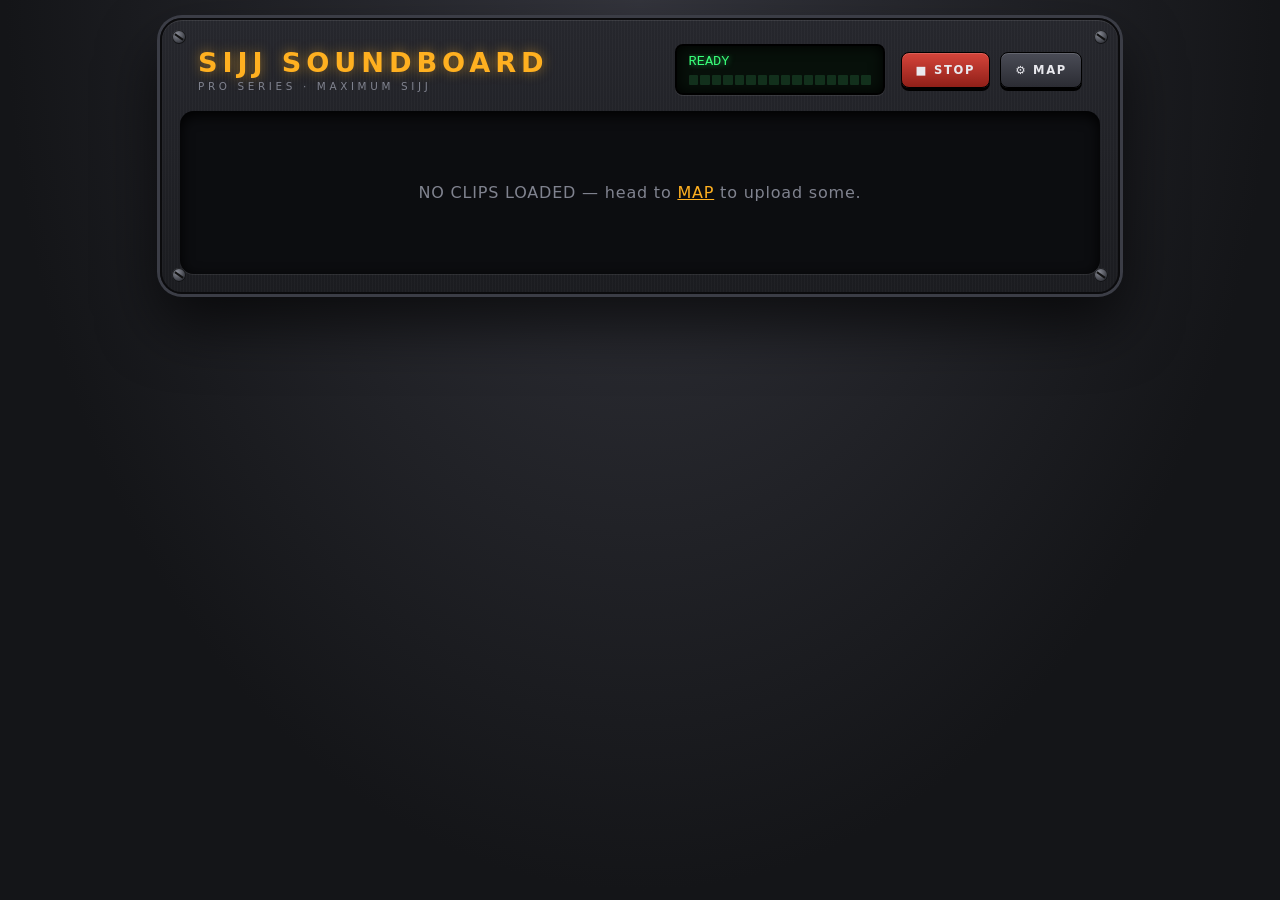
==== index.html @ e49cce56 "Restyle as a hardware soundboard: rubber pads, LEDs, level meter, keyboard shortcuts Co-Authored-By:" ====
<!doctype html>
<html lang="en">
<head>
<meta charset="utf-8">
<meta name="viewport" content="width=device-width,initial-scale=1">
<title>Sijj Soundboard</title>
<link rel="stylesheet" href="style.css">
</head>
<body>
<div class="deck">
  <i class="screw tl"></i><i class="screw tr"></i><i class="screw bl"></i><i class="screw br"></i>
  <div class="top">
    <div class="brand"><h1>Sijj Soundboard</h1><small>Pro Series · Maximum Sijj</small></div>
    <div class="display"><div class="now" id="now">READY</div><div class="meter" id="meter"></div></div>
    <div class="ctrl">
      <button class="btn-hw stop" id="stop">■ Stop</button>
      <a class="btn-hw" href="admin.html">⚙ Map</a>
    </div>
  </div>
  <div class="well"><div id="grid" class="grid"></div></div>
</div>
<script src="store.js"></script>
<script>
const grid = document.getElementById('grid');
const nowEl = document.getElementById('now');
const meter = document.getElementById('meter');
const playing = new Set();
const KEYS = '1234567890qwertyuiopasdfghjkl'.split('');

for (let i = 0; i < 16; i++) meter.append(document.createElement('i'));
const bars = [...meter.children];
setInterval(() => {
  const n = playing.size;
  const level = n ? Math.min(16, Math.round(5 + Math.random() * 8 + n * 2)) : 0;
  bars.forEach((b, i) => {
    b.className = i < level ? 'on' + (i > 12 ? ' hot' : i > 9 ? ' warn' : '') : '';
  });
}, 70);

function refreshDisplay(label) {
  nowEl.textContent = playing.size ? '▶ ' + label.toUpperCase() : 'READY';
}

(async () => {
  const slots = await getSlots();
  if (!slots.some(s => s.blob)) {
    grid.outerHTML = '<p class="empty">NO CLIPS LOADED — head to <a href="admin.html">MAP</a> to upload some.</p>';
    return;
  }
  slots.forEach((slot, i) => {
    const b = document.createElement('button');
    b.className = 'pad c' + (i % 7);
    b.innerHTML = '<span class="key"></span><span class="led"></span><span class="lbl"></span>';
    b.querySelector('.key').textContent = (KEYS[i] || '').toUpperCase();
    b.querySelector('.lbl').textContent = slot.label;
    if (!slot.blob) { b.disabled = true; }
    else {
      const url = URL.createObjectURL(slot.blob);
      b.onclick = () => {
        const a = new Audio(url);
        playing.add(a);
        b.classList.add('playing');
        refreshDisplay(slot.label);
        const done = () => {
          playing.delete(a);
          if (![...playing].some(x => x._pad === b)) b.classList.remove('playing');
          refreshDisplay(slot.label);
        };
        a._pad = b; a._done = done;
        a.onended = a.onerror = done;
        a.play().catch(done);
      };
      b._trigger = b.onclick;
    }
    grid.append(b);
    if (KEYS[i]) keymap[KEYS[i]] = b;
  });
})();

const keymap = {};
addEventListener('keydown', e => {
  if (e.repeat || e.metaKey || e.ctrlKey || e.altKey) return;
  const b = keymap[e.key.toLowerCase()];
  if (b && !b.disabled) b.onclick();
});

document.getElementById('stop').onclick = () => {
  [...playing].forEach(a => { a.pause(); a._done(); });
};
</script>
</body>
</html>
---- style.css ----
:root {
  --chassis:#1b1c20; --chassis2:#26272d; --edge:#0b0b0d; --text:#e9e9ee; --muted:#80838f;
  --led:#ff3b30; --amber:#ffb020; --green:#39ff7a; --pad:#2d2f36;
}
* { box-sizing:border-box; -webkit-tap-highlight-color:transparent; }
body {
  margin:0; min-height:100vh; color:var(--text);
  font-family:"Futura","Trebuchet MS",system-ui,sans-serif;
  background:
    radial-gradient(ellipse at top,#34353d 0%,#141518 70%) fixed,
    #141518;
  padding:18px 14px 40px;
}
.deck {
  max-width:960px; margin:0 auto; border-radius:22px; padding:18px;
  background:
    repeating-linear-gradient(90deg,#ffffff06 0 1px,transparent 1px 3px),
    linear-gradient(180deg,var(--chassis2),var(--chassis));
  border:2px solid var(--edge);
  box-shadow:0 0 0 3px #3b3d46, 0 30px 60px #000a, inset 0 1px 0 #ffffff18;
  position:relative;
}
.screw { position:absolute; width:14px; height:14px; border-radius:50%;
  background:radial-gradient(circle at 35% 30%,#8a8d97,#33353c 70%); box-shadow:inset 0 0 0 1px #000a; }
.screw::after { content:""; position:absolute; left:2px; right:2px; top:6px; height:2px; background:#111; transform:rotate(35deg); }
.screw.tl{top:10px;left:10px} .screw.tr{top:10px;right:10px} .screw.bl{bottom:10px;left:10px} .screw.br{bottom:10px;right:10px}

.top { display:flex; align-items:center; gap:16px; flex-wrap:wrap; padding:6px 18px 16px; }
.brand { flex:1; min-width:200px; }
.brand h1 { margin:0; font-size:1.7rem; letter-spacing:.18em; text-transform:uppercase;
  color:var(--amber); text-shadow:0 0 12px #ffb02088; }
.brand small { display:block; color:var(--muted); letter-spacing:.35em; font-size:.65rem; margin-top:2px; text-transform:uppercase; }

.display { background:#07100a; border:2px solid #000; border-radius:8px; padding:8px 12px; min-width:210px;
  box-shadow:inset 0 0 14px #000, 0 1px 0 #ffffff18; font-family:"Courier New",monospace; color:var(--green);
  text-shadow:0 0 6px #39ff7a99; font-size:.85rem; }
.display .now { white-space:nowrap; overflow:hidden; text-overflow:ellipsis; max-width:240px; }
.meter { display:flex; gap:2px; margin-top:6px; height:10px; }
.meter i { flex:1; background:#12301c; border-radius:1px; transition:background .05s; }
.meter i.on { background:var(--green); box-shadow:0 0 6px var(--green); }
.meter i.on.warn { background:var(--amber); box-shadow:0 0 6px var(--amber); }
.meter i.on.hot { background:var(--led); box-shadow:0 0 6px var(--led); }

.ctrl { display:flex; gap:10px; }
.btn-hw, nav a, button.ghost {
  appearance:none; border:1px solid #000; border-radius:8px; color:var(--text); text-decoration:none; cursor:pointer;
  padding:10px 14px; font:inherit; font-size:.72rem; letter-spacing:.15em; text-transform:uppercase; font-weight:700;
  background:linear-gradient(180deg,#4a4c56,#2b2c33); box-shadow:0 3px 0 #000, inset 0 1px 0 #ffffff25;
}
.btn-hw:active, nav a:active, button.ghost:active { transform:translateY(3px); box-shadow:0 0 0 #000, inset 0 1px 0 #ffffff25; }
.btn-hw.stop { background:linear-gradient(180deg,#d6453b,#8f1f18); }

.well { background:#0c0d10; border-radius:14px; padding:16px; box-shadow:inset 0 4px 14px #000, 0 1px 0 #ffffff14; }
.grid { display:grid; grid-template-columns:repeat(auto-fill,minmax(130px,1fr)); gap:14px; }
.pad {
  position:relative; aspect-ratio:1; border-radius:14px; border:1px solid #000; cursor:pointer; color:#fff;
  display:flex; flex-direction:column; align-items:center; justify-content:center; gap:6px; padding:10px 8px;
  font:inherit; font-weight:700; font-size:.95rem; text-align:center; line-height:1.15; word-break:break-word;
  background:
    radial-gradient(circle at 50% 0%,#ffffff22,transparent 55%),
    linear-gradient(180deg,var(--c1,#4b4e5a),var(--c2,#2a2c33));
  box-shadow:0 7px 0 #000, 0 10px 14px #0008, inset 0 1px 0 #ffffff33, inset 0 -8px 14px #0005;
  transition:transform .05s, box-shadow .05s, filter .1s;
  text-shadow:0 1px 2px #000a;
}
.pad .key { position:absolute; top:7px; left:9px; font-size:.65rem; font-family:"Courier New",monospace; opacity:.7; letter-spacing:.05em; }
.pad .led { position:absolute; top:8px; right:9px; width:9px; height:9px; border-radius:50%; background:#3a0d0a; box-shadow:inset 0 0 2px #000; }
.pad.playing, .pad:active { transform:translateY(6px); box-shadow:0 1px 0 #000, 0 2px 6px #0008, inset 0 1px 0 #ffffff33, inset 0 -8px 14px #0005; filter:brightness(1.35); }
.pad.playing .led { background:var(--led); box-shadow:0 0 10px 2px var(--led); }
.pad:disabled { cursor:not-allowed; filter:grayscale(1) brightness(.55); }
.c0{--c1:#ff5a4f;--c2:#a3231b} .c1{--c1:#ffa63d;--c2:#b0600c} .c2{--c1:#ffe14d;--c2:#a58a07}
.c3{--c1:#4fe38a;--c2:#12803f} .c4{--c1:#4fc3ff;--c2:#0f6c9e} .c5{--c1:#8f7bff;--c2:#4130b0} .c6{--c1:#ff63c3;--c2:#a0176f}
.empty { text-align:center; color:var(--muted); padding:40px 10px; letter-spacing:.05em; }
.empty a { color:var(--amber); }

/* admin */
.row { display:grid; grid-template-columns:44px 1fr auto; gap:12px; align-items:center; padding:12px; margin-bottom:10px;
  background:linear-gradient(180deg,#22232a,#1a1b20); border:1px solid #000; border-radius:12px; box-shadow:inset 0 1px 0 #ffffff12; }
.row .num { font-family:"Courier New",monospace; color:var(--green); text-shadow:0 0 6px #39ff7a88; background:#07100a; border-radius:6px; padding:8px 0; text-align:center; font-weight:700; }
.row input[type=text] { width:100%; padding:9px; border-radius:6px; border:1px solid #000; background:#0c0d10; color:var(--text); font:inherit; box-shadow:inset 0 2px 5px #000; }
.row .file { font-size:.75rem; color:var(--muted); margin-top:5px; word-break:break-all; font-family:"Courier New",monospace; }
.row .actions { display:flex; gap:8px; flex-wrap:wrap; justify-content:flex-end; }
.row .actions button, .row .actions label { padding:8px 11px; }
.row .danger { background:linear-gradient(180deg,#d6453b,#8f1f18); }
.toolbar { display:flex; gap:10px; margin-bottom:14px; align-items:center; flex-wrap:wrap; }
.note { color:var(--muted); font-size:.8rem; margin:0 0 4px; flex:1; }
@media (max-width:520px){ .row{grid-template-columns:36px 1fr} .row .actions{grid-column:1/-1;justify-content:flex-start} .grid{grid-template-columns:repeat(3,1fr);gap:10px} .pad{font-size:.75rem} }
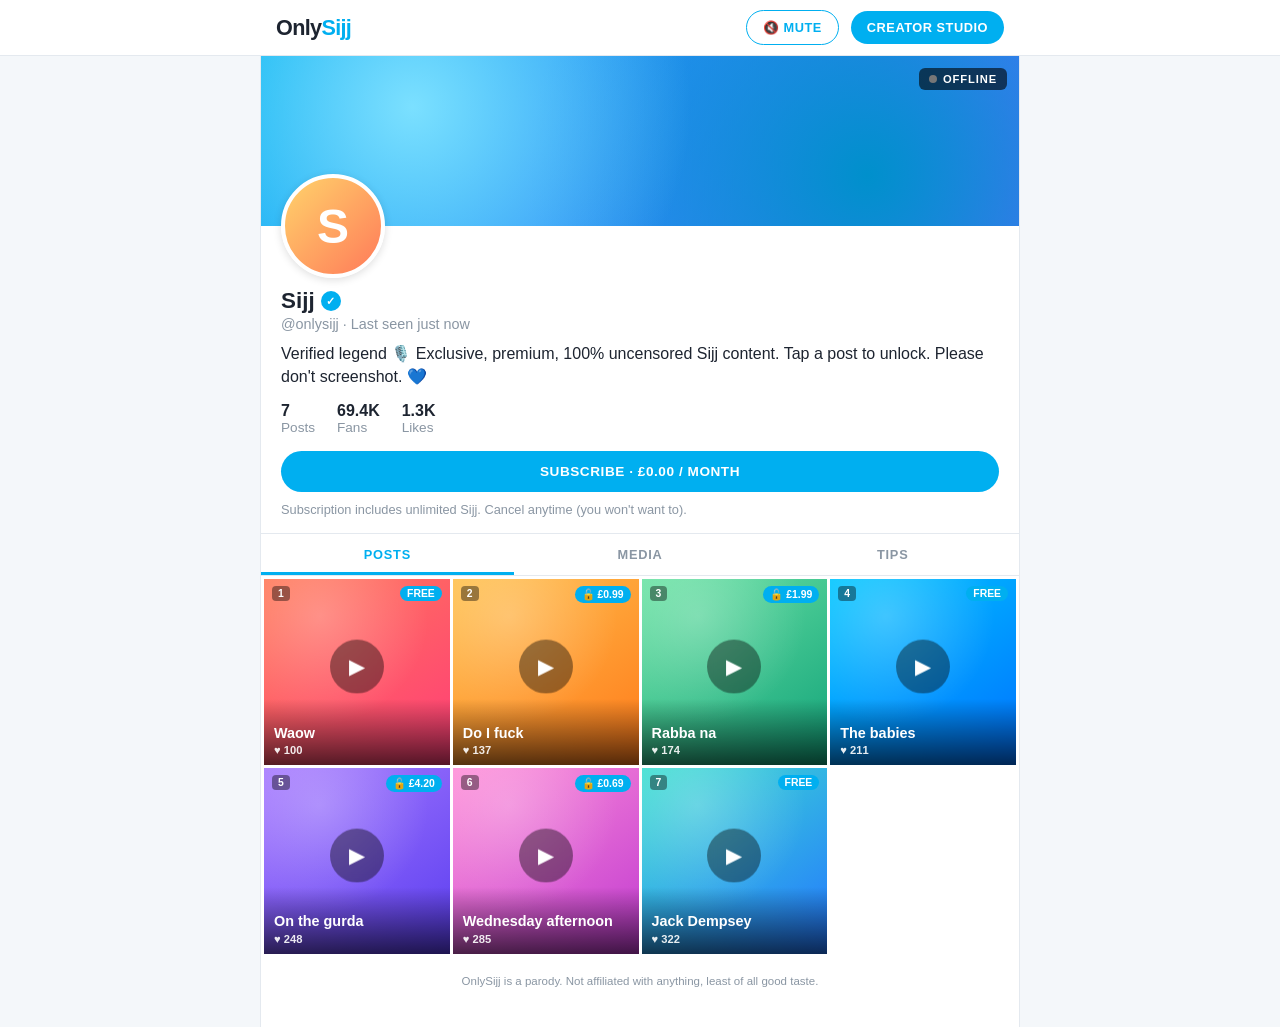
==== commit 391db036: "Reskin as OnlySijj: creator profile page with posts grid and Creator Studio admin Co-Authored-By: Cl" ====
--- a/index.html
+++ b/index.html
@@ -3,81 +3,109 @@
 <head>
 <meta charset="utf-8">
 <meta name="viewport" content="width=device-width,initial-scale=1">
-<title>Sijj Soundboard</title>
+<title>OnlySijj</title>
 <link rel="stylesheet" href="style.css">
 </head>
 <body>
-<div class="deck">
-  <i class="screw tl"></i><i class="screw tr"></i><i class="screw bl"></i><i class="screw br"></i>
-  <div class="top">
-    <div class="brand"><h1>Sijj Soundboard</h1><small>Pro Series · Maximum Sijj</small></div>
-    <div class="display"><div class="now" id="now">READY</div><div class="meter" id="meter"></div></div>
-    <div class="ctrl">
-      <button class="btn-hw stop" id="stop">■ Stop</button>
-      <a class="btn-hw" href="admin.html">⚙ Map</a>
+<div class="topbar"><div class="topbar-inner">
+  <a class="logo" href="./">Only<b>Sijj</b></a>
+  <button class="pill ghost" id="stop">🔇 Mute</button>
+  <a class="pill" href="admin.html">Creator Studio</a>
+</div></div>
+<main>
+  <div class="cover"><div class="live" id="live"><i></i><span id="now">OFFLINE</span></div></div>
+  <div class="profile">
+    <div class="avatar">S</div>
+    <h1>Sijj <span class="badge">✓</span></h1>
+    <div class="handle">@onlysijj · Last seen just now</div>
+    <p class="bio">Verified legend 🎙️ Exclusive, premium, 100% uncensored Sijj content. Tap a post to unlock. Please don't screenshot. 💙</p>
+    <div class="stats">
+      <div><b id="posts">0</b>Posts</div>
+      <div><b id="fans">69.4K</b>Fans</div>
+      <div><b id="likes">0</b>Likes</div>
+    </div>
+    <div class="sub">
+      <button class="pill" id="subscribe">Subscribe · £0.00 / month</button>
+      <div class="price">Subscription includes unlimited Sijj. Cancel anytime (you won't want to).</div>
     </div>
   </div>
-  <div class="well"><div id="grid" class="grid"></div></div>
-</div>
-<script src="store.js"></script>
+  <div class="tabs"><span class="on">POSTS</span><span>MEDIA</span><span>TIPS</span></div>
+  <div id="grid" class="grid"></div>
+  <div class="footer">OnlySijj is a parody. Not affiliated with anything, least of all good taste.</div>
+</main>
 <script>
 const grid = document.getElementById('grid');
 const nowEl = document.getElementById('now');
-const meter = document.getElementById('meter');
+const liveEl = document.getElementById('live');
 const playing = new Set();
 const KEYS = '1234567890qwertyuiopasdfghjkl'.split('');
+const keymap = {};
+const PRICES = ['FREE', '£0.99', '£1.99', 'FREE', '£4.20', '£0.69', 'FREE'];
 
-for (let i = 0; i < 16; i++) meter.append(document.createElement('i'));
-const bars = [...meter.children];
-setInterval(() => {
-  const n = playing.size;
-  const level = n ? Math.min(16, Math.round(5 + Math.random() * 8 + n * 2)) : 0;
-  bars.forEach((b, i) => {
-    b.className = i < level ? 'on' + (i > 12 ? ' hot' : i > 9 ? ' warn' : '') : '';
-  });
-}, 70);
+const store = {
+  get: k => { try { return JSON.parse(localStorage.getItem(k)); } catch { return null; } },
+  set: (k, v) => { try { localStorage.setItem(k, JSON.stringify(v)); } catch {} },
+};
+const likes = store.get('onlysijj-likes') || {};
+const total = () => Object.values(likes).reduce((a, b) => a + b, 0);
+const fmt = n => n >= 1000 ? (n / 1000).toFixed(1) + 'K' : String(n);
 
-function refreshDisplay(label) {
-  nowEl.textContent = playing.size ? '▶ ' + label.toUpperCase() : 'READY';
+function refreshLive(label) {
+  liveEl.classList.toggle('on', playing.size > 0);
+  nowEl.textContent = playing.size ? 'LIVE · ' + label.toUpperCase() : 'OFFLINE';
 }
 
+document.getElementById('subscribe').onclick = e => {
+  e.target.textContent = '✓ Subscribed · Thank you for your support';
+  e.target.classList.add('ghost');
+};
+
 (async () => {
-  const slots = await getSlots();
-  if (!slots.some(s => s.blob)) {
-    grid.outerHTML = '<p class="empty">NO CLIPS LOADED — head to <a href="admin.html">MAP</a> to upload some.</p>';
+  const slots = await fetch('clips.json', { cache: 'no-store' }).then(r => r.json()).then(j => j.slots).catch(() => []);
+  document.getElementById('posts').textContent = slots.filter(s => s.file).length;
+  document.getElementById('likes').textContent = fmt(total() + 1337);
+  if (!slots.some(s => s.file)) {
+    grid.outerHTML = '<p class="empty">No posts yet. Visit <a href="admin.html">Creator Studio</a> to upload some content.</p>';
     return;
   }
   slots.forEach((slot, i) => {
     const b = document.createElement('button');
     b.className = 'pad c' + (i % 7);
-    b.innerHTML = '<span class="key"></span><span class="led"></span><span class="lbl"></span>';
+    b.innerHTML = '<span class="key"></span><span class="price"></span><span class="play">▶</span><span class="lbl"><span class="t"></span><span class="meta"><span class="hearts"></span></span></span>';
     b.querySelector('.key').textContent = (KEYS[i] || '').toUpperCase();
-    b.querySelector('.lbl').textContent = slot.label;
-    if (!slot.blob) { b.disabled = true; }
+    b.querySelector('.price').textContent = PRICES[i % PRICES.length] === 'FREE' ? 'FREE' : '🔓 ' + PRICES[i % PRICES.length];
+    b.querySelector('.t').textContent = slot.label;
+    const hearts = b.querySelector('.hearts');
+    const showHearts = () => { hearts.textContent = '♥ ' + fmt((likes[slot.id] || 0) + 100 + i * 37); };
+    showHearts();
+    if (!slot.file) { b.disabled = true; }
     else {
-      const url = URL.createObjectURL(slot.blob);
+      const url = slot.file;
+      new Audio(url).preload = 'auto';
       b.onclick = () => {
         const a = new Audio(url);
         playing.add(a);
         b.classList.add('playing');
-        refreshDisplay(slot.label);
+        refreshLive(slot.label);
+        likes[slot.id] = (likes[slot.id] || 0) + 1;
+        store.set('onlysijj-likes', likes);
+        showHearts();
+        document.getElementById('likes').textContent = fmt(total() + 1337);
         const done = () => {
           playing.delete(a);
           if (![...playing].some(x => x._pad === b)) b.classList.remove('playing');
-          refreshDisplay(slot.label);
+          refreshLive(slot.label);
         };
         a._pad = b; a._done = done;
         a.onended = a.onerror = done;
         a.play().catch(done);
       };
-      b._trigger = b.onclick;
     }
     grid.append(b);
     if (KEYS[i]) keymap[KEYS[i]] = b;
   });
 })();
 
-const keymap = {};
 addEventListener('keydown', e => {
   if (e.repeat || e.metaKey || e.ctrlKey || e.altKey) return;
   const b = keymap[e.key.toLowerCase()];
--- a/style.css
+++ b/style.css
@@ -1,87 +1,85 @@
 :root {
-  --chassis:#1b1c20; --chassis2:#26272d; --edge:#0b0b0d; --text:#e9e9ee; --muted:#80838f;
-  --led:#ff3b30; --amber:#ffb020; --green:#39ff7a; --pad:#2d2f36;
+  --blue:#00aff0; --blue-dark:#0090cc; --bg:#f4f7fa; --card:#fff; --text:#1d2430; --muted:#8a96a3; --line:#e4e9ef; --heart:#ff4d6d;
 }
 * { box-sizing:border-box; -webkit-tap-highlight-color:transparent; }
-body {
-  margin:0; min-height:100vh; color:var(--text);
-  font-family:"Futura","Trebuchet MS",system-ui,sans-serif;
-  background:
-    radial-gradient(ellipse at top,#34353d 0%,#141518 70%) fixed,
-    #141518;
-  padding:18px 14px 40px;
-}
-.deck {
-  max-width:960px; margin:0 auto; border-radius:22px; padding:18px;
-  background:
-    repeating-linear-gradient(90deg,#ffffff06 0 1px,transparent 1px 3px),
-    linear-gradient(180deg,var(--chassis2),var(--chassis));
-  border:2px solid var(--edge);
-  box-shadow:0 0 0 3px #3b3d46, 0 30px 60px #000a, inset 0 1px 0 #ffffff18;
-  position:relative;
-}
-.screw { position:absolute; width:14px; height:14px; border-radius:50%;
-  background:radial-gradient(circle at 35% 30%,#8a8d97,#33353c 70%); box-shadow:inset 0 0 0 1px #000a; }
-.screw::after { content:""; position:absolute; left:2px; right:2px; top:6px; height:2px; background:#111; transform:rotate(35deg); }
-.screw.tl{top:10px;left:10px} .screw.tr{top:10px;right:10px} .screw.bl{bottom:10px;left:10px} .screw.br{bottom:10px;right:10px}
+body { margin:0; background:var(--bg); color:var(--text); font-family:-apple-system,"Segoe UI",Roboto,Helvetica,Arial,sans-serif; min-height:100vh; }
+a { color:inherit; }
 
-.top { display:flex; align-items:center; gap:16px; flex-wrap:wrap; padding:6px 18px 16px; }
-.brand { flex:1; min-width:200px; }
-.brand h1 { margin:0; font-size:1.7rem; letter-spacing:.18em; text-transform:uppercase;
-  color:var(--amber); text-shadow:0 0 12px #ffb02088; }
-.brand small { display:block; color:var(--muted); letter-spacing:.35em; font-size:.65rem; margin-top:2px; text-transform:uppercase; }
+.topbar { position:sticky; top:0; z-index:10; background:#fff; border-bottom:1px solid var(--line); }
+.topbar-inner { max-width:760px; margin:0 auto; padding:10px 16px; display:flex; align-items:center; gap:12px; }
+.logo { font-weight:800; font-size:1.35rem; letter-spacing:-.03em; color:var(--text); text-decoration:none; flex:1; }
+.logo b { color:var(--blue); }
+.pill { border:none; cursor:pointer; text-decoration:none; font:inherit; font-size:.8rem; font-weight:700; letter-spacing:.04em; text-transform:uppercase;
+  padding:9px 16px; border-radius:999px; background:var(--blue); color:#fff; display:inline-block; }
+.pill:hover { background:var(--blue-dark); }
+.pill.ghost { background:#fff; color:var(--blue); border:1.5px solid var(--blue); }
+.pill.ghost:hover { background:#e9f8ff; }
+.pill[disabled] { opacity:.4; cursor:not-allowed; }
+.pill.danger { background:#fff; color:#e0334c; border:1.5px solid #e0334c; }
 
-.display { background:#07100a; border:2px solid #000; border-radius:8px; padding:8px 12px; min-width:210px;
-  box-shadow:inset 0 0 14px #000, 0 1px 0 #ffffff18; font-family:"Courier New",monospace; color:var(--green);
-  text-shadow:0 0 6px #39ff7a99; font-size:.85rem; }
-.display .now { white-space:nowrap; overflow:hidden; text-overflow:ellipsis; max-width:240px; }
-.meter { display:flex; gap:2px; margin-top:6px; height:10px; }
-.meter i { flex:1; background:#12301c; border-radius:1px; transition:background .05s; }
-.meter i.on { background:var(--green); box-shadow:0 0 6px var(--green); }
-.meter i.on.warn { background:var(--amber); box-shadow:0 0 6px var(--amber); }
-.meter i.on.hot { background:var(--led); box-shadow:0 0 6px var(--led); }
+main { max-width:760px; margin:0 auto; background:#fff; border-left:1px solid var(--line); border-right:1px solid var(--line); min-height:100vh; padding-bottom:40px; }
+.cover { height:170px; background:
+  radial-gradient(circle at 20% 30%,#7be0ff 0,transparent 45%),
+  radial-gradient(circle at 80% 70%,#0090cc 0,transparent 55%),
+  linear-gradient(120deg,#00aff0,#5c6bff); position:relative; }
+.cover .live { position:absolute; top:12px; right:12px; background:#0009; color:#fff; font-size:.7rem; font-weight:700; letter-spacing:.08em; padding:5px 10px; border-radius:6px; }
+.cover .live i { display:inline-block; width:8px; height:8px; border-radius:50%; background:#777; margin-right:6px; }
+.cover .live.on i { background:#ff3b30; box-shadow:0 0 8px #ff3b30; animation:blink 1s infinite; }
+@keyframes blink { 50% { opacity:.35 } }
 
-.ctrl { display:flex; gap:10px; }
-.btn-hw, nav a, button.ghost {
-  appearance:none; border:1px solid #000; border-radius:8px; color:var(--text); text-decoration:none; cursor:pointer;
-  padding:10px 14px; font:inherit; font-size:.72rem; letter-spacing:.15em; text-transform:uppercase; font-weight:700;
-  background:linear-gradient(180deg,#4a4c56,#2b2c33); box-shadow:0 3px 0 #000, inset 0 1px 0 #ffffff25;
-}
-.btn-hw:active, nav a:active, button.ghost:active { transform:translateY(3px); box-shadow:0 0 0 #000, inset 0 1px 0 #ffffff25; }
-.btn-hw.stop { background:linear-gradient(180deg,#d6453b,#8f1f18); }
+.profile { padding:0 20px 16px; position:relative; }
+.avatar { width:104px; height:104px; border-radius:50%; margin-top:-52px; border:4px solid #fff; background:linear-gradient(135deg,#ffd36b,#ff7a59); display:flex; align-items:center; justify-content:center; font-size:3rem; font-weight:800; color:#fff; box-shadow:0 2px 8px #0002; }
+.profile h1 { margin:10px 0 0; font-size:1.4rem; display:flex; align-items:center; gap:6px; }
+.badge { width:20px; height:20px; border-radius:50%; background:var(--blue); color:#fff; font-size:.7rem; display:inline-flex; align-items:center; justify-content:center; }
+.handle { color:var(--muted); font-size:.9rem; margin:2px 0 10px; }
+.bio { margin:0 0 14px; line-height:1.45; }
+.stats { display:flex; gap:22px; color:var(--muted); font-size:.85rem; margin-bottom:16px; }
+.stats b { color:var(--text); font-size:1rem; display:block; }
+.sub { display:flex; gap:10px; align-items:center; flex-wrap:wrap; }
+.sub .pill { flex:1; text-align:center; padding:13px 16px; font-size:.85rem; }
+.sub .price { color:var(--muted); font-size:.8rem; width:100%; }
 
-.well { background:#0c0d10; border-radius:14px; padding:16px; box-shadow:inset 0 4px 14px #000, 0 1px 0 #ffffff14; }
-.grid { display:grid; grid-template-columns:repeat(auto-fill,minmax(130px,1fr)); gap:14px; }
-.pad {
-  position:relative; aspect-ratio:1; border-radius:14px; border:1px solid #000; cursor:pointer; color:#fff;
-  display:flex; flex-direction:column; align-items:center; justify-content:center; gap:6px; padding:10px 8px;
-  font:inherit; font-weight:700; font-size:.95rem; text-align:center; line-height:1.15; word-break:break-word;
-  background:
-    radial-gradient(circle at 50% 0%,#ffffff22,transparent 55%),
-    linear-gradient(180deg,var(--c1,#4b4e5a),var(--c2,#2a2c33));
-  box-shadow:0 7px 0 #000, 0 10px 14px #0008, inset 0 1px 0 #ffffff33, inset 0 -8px 14px #0005;
-  transition:transform .05s, box-shadow .05s, filter .1s;
-  text-shadow:0 1px 2px #000a;
-}
-.pad .key { position:absolute; top:7px; left:9px; font-size:.65rem; font-family:"Courier New",monospace; opacity:.7; letter-spacing:.05em; }
-.pad .led { position:absolute; top:8px; right:9px; width:9px; height:9px; border-radius:50%; background:#3a0d0a; box-shadow:inset 0 0 2px #000; }
-.pad.playing, .pad:active { transform:translateY(6px); box-shadow:0 1px 0 #000, 0 2px 6px #0008, inset 0 1px 0 #ffffff33, inset 0 -8px 14px #0005; filter:brightness(1.35); }
-.pad.playing .led { background:var(--led); box-shadow:0 0 10px 2px var(--led); }
-.pad:disabled { cursor:not-allowed; filter:grayscale(1) brightness(.55); }
-.c0{--c1:#ff5a4f;--c2:#a3231b} .c1{--c1:#ffa63d;--c2:#b0600c} .c2{--c1:#ffe14d;--c2:#a58a07}
-.c3{--c1:#4fe38a;--c2:#12803f} .c4{--c1:#4fc3ff;--c2:#0f6c9e} .c5{--c1:#8f7bff;--c2:#4130b0} .c6{--c1:#ff63c3;--c2:#a0176f}
-.empty { text-align:center; color:var(--muted); padding:40px 10px; letter-spacing:.05em; }
-.empty a { color:var(--amber); }
+.tabs { display:flex; border-top:1px solid var(--line); border-bottom:1px solid var(--line); }
+.tabs span { flex:1; text-align:center; padding:13px 0; font-size:.8rem; font-weight:700; letter-spacing:.06em; color:var(--muted); }
+.tabs span.on { color:var(--blue); box-shadow:inset 0 -3px 0 var(--blue); }
 
-/* admin */
-.row { display:grid; grid-template-columns:44px 1fr auto; gap:12px; align-items:center; padding:12px; margin-bottom:10px;
-  background:linear-gradient(180deg,#22232a,#1a1b20); border:1px solid #000; border-radius:12px; box-shadow:inset 0 1px 0 #ffffff12; }
-.row .num { font-family:"Courier New",monospace; color:var(--green); text-shadow:0 0 6px #39ff7a88; background:#07100a; border-radius:6px; padding:8px 0; text-align:center; font-weight:700; }
-.row input[type=text] { width:100%; padding:9px; border-radius:6px; border:1px solid #000; background:#0c0d10; color:var(--text); font:inherit; box-shadow:inset 0 2px 5px #000; }
-.row .file { font-size:.75rem; color:var(--muted); margin-top:5px; word-break:break-all; font-family:"Courier New",monospace; }
-.row .actions { display:flex; gap:8px; flex-wrap:wrap; justify-content:flex-end; }
-.row .actions button, .row .actions label { padding:8px 11px; }
-.row .danger { background:linear-gradient(180deg,#d6453b,#8f1f18); }
-.toolbar { display:flex; gap:10px; margin-bottom:14px; align-items:center; flex-wrap:wrap; }
-.note { color:var(--muted); font-size:.8rem; margin:0 0 4px; flex:1; }
-@media (max-width:520px){ .row{grid-template-columns:36px 1fr} .row .actions{grid-column:1/-1;justify-content:flex-start} .grid{grid-template-columns:repeat(3,1fr);gap:10px} .pad{font-size:.75rem} }
+.grid { display:grid; grid-template-columns:repeat(auto-fill,minmax(150px,1fr)); gap:3px; padding:3px; }
+.pad { position:relative; aspect-ratio:1; border:none; padding:0; cursor:pointer; overflow:hidden; color:#fff; font:inherit; text-align:left;
+  background:linear-gradient(145deg,var(--c1,#00aff0),var(--c2,#5c6bff)); }
+.pad::before { content:""; position:absolute; inset:0; background:radial-gradient(circle at 30% 20%,#ffffff40,transparent 55%); }
+.pad .play { position:absolute; top:50%; left:50%; transform:translate(-50%,-60%); width:54px; height:54px; border-radius:50%; background:#0006; backdrop-filter:blur(4px); display:flex; align-items:center; justify-content:center; font-size:1.3rem; transition:transform .1s; }
+.pad .lbl { position:absolute; left:0; right:0; bottom:0; padding:26px 10px 8px; background:linear-gradient(transparent,#000a); font-weight:700; font-size:.9rem; line-height:1.15; word-break:break-word; }
+.pad .meta { display:flex; gap:10px; font-size:.7rem; font-weight:600; opacity:.9; margin-top:3px; }
+.pad .key { position:absolute; top:7px; left:8px; font-size:.65rem; font-weight:700; background:#0006; padding:2px 6px; border-radius:4px; }
+.pad .price { position:absolute; top:7px; right:8px; font-size:.65rem; font-weight:700; background:var(--blue); padding:2px 7px; border-radius:999px; }
+.pad:hover .play { transform:translate(-50%,-60%) scale(1.1); }
+.pad.playing .play { background:#ff3b30cc; animation:pulse .8s infinite; }
+.pad.playing { filter:brightness(1.1); }
+@keyframes pulse { 50% { transform:translate(-50%,-60%) scale(1.15) } }
+.pad:active { filter:brightness(.9); }
+.pad:disabled { cursor:not-allowed; background:#cfd6de; }
+.pad:disabled .play { background:#0003; }
+.pad:disabled::after { content:"🔒 Coming soon"; position:absolute; inset:auto 0 40px 0; text-align:center; font-size:.75rem; font-weight:700; }
+.pad:disabled .play { display:none; }
+.c0{--c1:#ff7a59;--c2:#ff3d77} .c1{--c1:#ffc14d;--c2:#ff7a1a} .c2{--c1:#6be3a4;--c2:#12a37a} .c3{--c1:#00c6ff;--c2:#0072ff} .c4{--c1:#a77bff;--c2:#5a3df0} .c5{--c1:#ff8fd8;--c2:#c13bd1} .c6{--c1:#3ee0d0;--c2:#2377ff}
+.empty { text-align:center; color:var(--muted); padding:50px 16px; }
+.empty a { color:var(--blue); font-weight:700; }
+.footer { text-align:center; color:var(--muted); font-size:.72rem; padding:18px 16px 0; }
+
+/* creator studio (admin) */
+.studio { padding:18px 20px; }
+.studio h2 { margin:0 0 4px; font-size:1.3rem; }
+.studio .note { color:var(--muted); font-size:.85rem; margin:0 0 14px; }
+.toolbar { display:flex; gap:10px; margin-bottom:14px; flex-wrap:wrap; }
+#status { font-size:.85rem; font-weight:600; margin-bottom:12px; min-height:1.2em; }
+.row { display:grid; grid-template-columns:44px 1fr auto; gap:12px; align-items:center; padding:12px; margin-bottom:10px; background:#fff; border:1px solid var(--line); border-radius:12px; }
+.row .num { background:#e9f8ff; color:var(--blue); border-radius:50%; width:40px; height:40px; display:flex; align-items:center; justify-content:center; font-weight:800; }
+.row input[type=text] { width:100%; padding:9px 10px; border-radius:8px; border:1.5px solid var(--line); font:inherit; color:var(--text); }
+.row input[type=text]:focus { outline:none; border-color:var(--blue); }
+.row .file { font-size:.75rem; color:var(--muted); margin-top:5px; word-break:break-all; }
+.row .actions { display:flex; gap:6px; flex-wrap:wrap; justify-content:flex-end; }
+.row .pill { padding:7px 12px; font-size:.72rem; }
+.auth { margin-bottom:14px; background:var(--bg); border:1px solid var(--line); border-radius:10px; padding:10px 12px; }
+.auth summary { cursor:pointer; font-size:.8rem; font-weight:700; color:var(--blue); }
+.auth input { width:100%; margin:6px 0; padding:9px; border-radius:8px; border:1.5px solid var(--line); font:inherit; }
+@media (max-width:520px){ .row{grid-template-columns:36px 1fr} .row .actions{grid-column:1/-1;justify-content:flex-start} .grid{grid-template-columns:repeat(2,1fr)} }
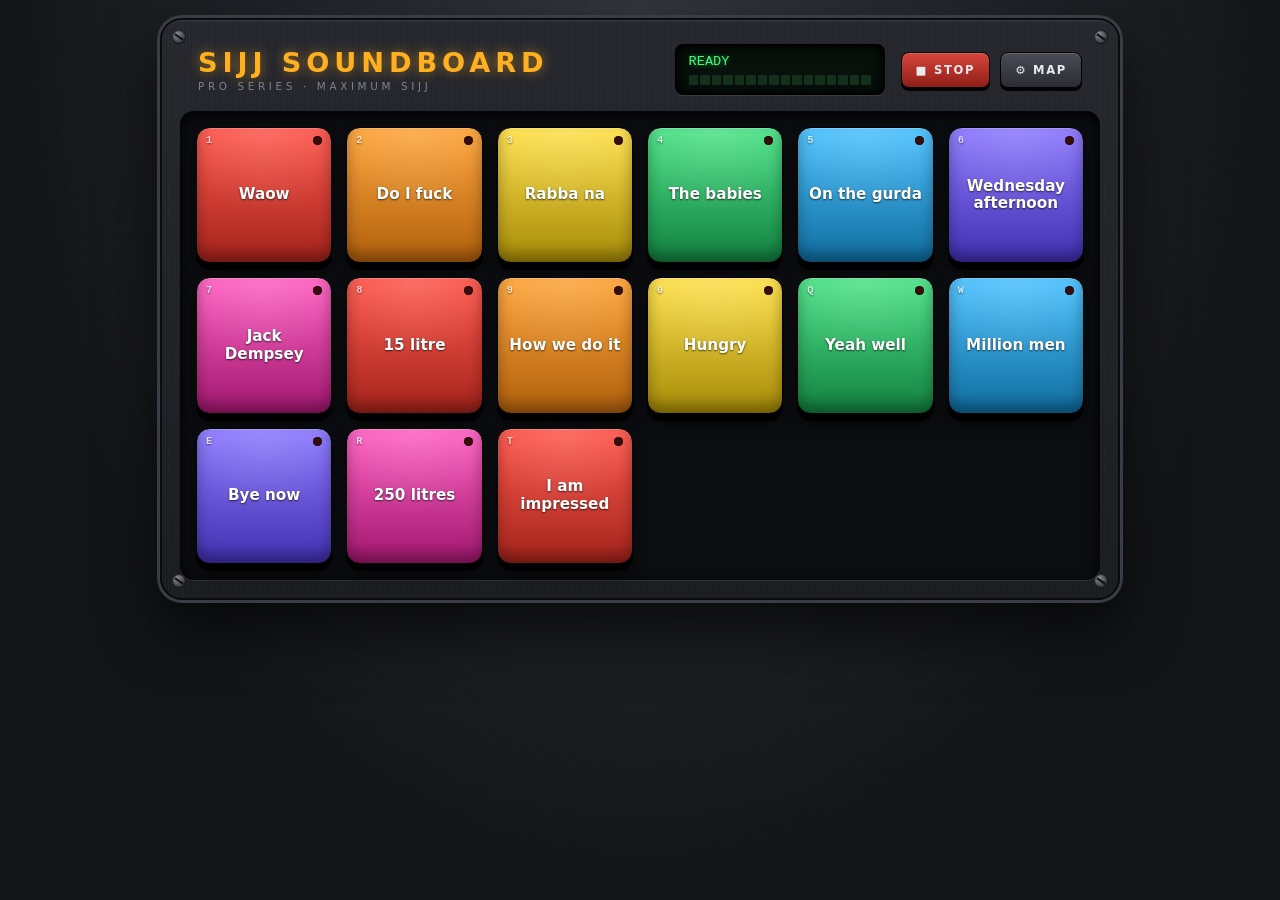
==== commit d058e4b4: "Revert OnlySijj reskin; back to the hardware soundboard style Co-Authored-By: Claude Sonnet 5.5 <nor" ====
--- a/index.html
+++ b/index.html
@@ -3,81 +3,55 @@
 <head>
 <meta charset="utf-8">
 <meta name="viewport" content="width=device-width,initial-scale=1">
-<title>OnlySijj</title>
+<title>Sijj Soundboard</title>
 <link rel="stylesheet" href="style.css">
 </head>
 <body>
-<div class="topbar"><div class="topbar-inner">
-  <a class="logo" href="./">Only<b>Sijj</b></a>
-  <button class="pill ghost" id="stop">🔇 Mute</button>
-  <a class="pill" href="admin.html">Creator Studio</a>
-</div></div>
-<main>
-  <div class="cover"><div class="live" id="live"><i></i><span id="now">OFFLINE</span></div></div>
-  <div class="profile">
-    <div class="avatar">S</div>
-    <h1>Sijj <span class="badge">✓</span></h1>
-    <div class="handle">@onlysijj · Last seen just now</div>
-    <p class="bio">Verified legend 🎙️ Exclusive, premium, 100% uncensored Sijj content. Tap a post to unlock. Please don't screenshot. 💙</p>
-    <div class="stats">
-      <div><b id="posts">0</b>Posts</div>
-      <div><b id="fans">69.4K</b>Fans</div>
-      <div><b id="likes">0</b>Likes</div>
-    </div>
-    <div class="sub">
-      <button class="pill" id="subscribe">Subscribe · £0.00 / month</button>
-      <div class="price">Subscription includes unlimited Sijj. Cancel anytime (you won't want to).</div>
+<div class="deck">
+  <i class="screw tl"></i><i class="screw tr"></i><i class="screw bl"></i><i class="screw br"></i>
+  <div class="top">
+    <div class="brand"><h1>Sijj Soundboard</h1><small>Pro Series · Maximum Sijj</small></div>
+    <div class="display"><div class="now" id="now">READY</div><div class="meter" id="meter"></div></div>
+    <div class="ctrl">
+      <button class="btn-hw stop" id="stop">■ Stop</button>
+      <a class="btn-hw" href="admin.html">⚙ Map</a>
     </div>
   </div>
-  <div class="tabs"><span class="on">POSTS</span><span>MEDIA</span><span>TIPS</span></div>
-  <div id="grid" class="grid"></div>
-  <div class="footer">OnlySijj is a parody. Not affiliated with anything, least of all good taste.</div>
-</main>
+  <div class="well"><div id="grid" class="grid"></div></div>
+</div>
 <script>
 const grid = document.getElementById('grid');
 const nowEl = document.getElementById('now');
-const liveEl = document.getElementById('live');
+const meter = document.getElementById('meter');
 const playing = new Set();
 const KEYS = '1234567890qwertyuiopasdfghjkl'.split('');
-const keymap = {};
-const PRICES = ['FREE', '£0.99', '£1.99', 'FREE', '£4.20', '£0.69', 'FREE'];
 
-const store = {
-  get: k => { try { return JSON.parse(localStorage.getItem(k)); } catch { return null; } },
-  set: (k, v) => { try { localStorage.setItem(k, JSON.stringify(v)); } catch {} },
-};
-const likes = store.get('onlysijj-likes') || {};
-const total = () => Object.values(likes).reduce((a, b) => a + b, 0);
-const fmt = n => n >= 1000 ? (n / 1000).toFixed(1) + 'K' : String(n);
+for (let i = 0; i < 16; i++) meter.append(document.createElement('i'));
+const bars = [...meter.children];
+setInterval(() => {
+  const n = playing.size;
+  const level = n ? Math.min(16, Math.round(5 + Math.random() * 8 + n * 2)) : 0;
+  bars.forEach((b, i) => {
+    b.className = i < level ? 'on' + (i > 12 ? ' hot' : i > 9 ? ' warn' : '') : '';
+  });
+}, 70);
 
-function refreshLive(label) {
-  liveEl.classList.toggle('on', playing.size > 0);
-  nowEl.textContent = playing.size ? 'LIVE · ' + label.toUpperCase() : 'OFFLINE';
+function refreshDisplay(label) {
+  nowEl.textContent = playing.size ? '▶ ' + label.toUpperCase() : 'READY';
 }
-
-document.getElementById('subscribe').onclick = e => {
-  e.target.textContent = '✓ Subscribed · Thank you for your support';
-  e.target.classList.add('ghost');
-};
 
 (async () => {
   const slots = await fetch('clips.json', { cache: 'no-store' }).then(r => r.json()).then(j => j.slots).catch(() => []);
-  document.getElementById('posts').textContent = slots.filter(s => s.file).length;
-  document.getElementById('likes').textContent = fmt(total() + 1337);
   if (!slots.some(s => s.file)) {
-    grid.outerHTML = '<p class="empty">No posts yet. Visit <a href="admin.html">Creator Studio</a> to upload some content.</p>';
+    grid.outerHTML = '<p class="empty">NO CLIPS LOADED — head to <a href="admin.html">MAP</a> to upload some.</p>';
     return;
   }
   slots.forEach((slot, i) => {
     const b = document.createElement('button');
     b.className = 'pad c' + (i % 7);
-    b.innerHTML = '<span class="key"></span><span class="price"></span><span class="play">▶</span><span class="lbl"><span class="t"></span><span class="meta"><span class="hearts"></span></span></span>';
+    b.innerHTML = '<span class="key"></span><span class="led"></span><span class="lbl"></span>';
     b.querySelector('.key').textContent = (KEYS[i] || '').toUpperCase();
-    b.querySelector('.price').textContent = PRICES[i % PRICES.length] === 'FREE' ? 'FREE' : '🔓 ' + PRICES[i % PRICES.length];
-    b.querySelector('.t').textContent = slot.label;
-    const hearts = b.querySelector('.hearts');
-    const showHearts = () => { hearts.textContent = '♥ ' + fmt((likes[slot.id] || 0) + 100 + i * 37); };
-    showHearts();
+    b.querySelector('.lbl').textContent = slot.label;
     if (!slot.file) { b.disabled = true; }
     else {
       const url = slot.file;
@@ -86,26 +60,24 @@
         const a = new Audio(url);
         playing.add(a);
         b.classList.add('playing');
-        refreshLive(slot.label);
-        likes[slot.id] = (likes[slot.id] || 0) + 1;
-        store.set('onlysijj-likes', likes);
-        showHearts();
-        document.getElementById('likes').textContent = fmt(total() + 1337);
+        refreshDisplay(slot.label);
         const done = () => {
           playing.delete(a);
           if (![...playing].some(x => x._pad === b)) b.classList.remove('playing');
-          refreshLive(slot.label);
+          refreshDisplay(slot.label);
         };
         a._pad = b; a._done = done;
         a.onended = a.onerror = done;
         a.play().catch(done);
       };
+      b._trigger = b.onclick;
     }
     grid.append(b);
     if (KEYS[i]) keymap[KEYS[i]] = b;
   });
 })();
 
+const keymap = {};
 addEventListener('keydown', e => {
   if (e.repeat || e.metaKey || e.ctrlKey || e.altKey) return;
   const b = keymap[e.key.toLowerCase()];
--- a/style.css
+++ b/style.css
@@ -1,85 +1,91 @@
 :root {
-  --blue:#00aff0; --blue-dark:#0090cc; --bg:#f4f7fa; --card:#fff; --text:#1d2430; --muted:#8a96a3; --line:#e4e9ef; --heart:#ff4d6d;
+  --chassis:#1b1c20; --chassis2:#26272d; --edge:#0b0b0d; --text:#e9e9ee; --muted:#80838f;
+  --led:#ff3b30; --amber:#ffb020; --green:#39ff7a; --pad:#2d2f36;
 }
 * { box-sizing:border-box; -webkit-tap-highlight-color:transparent; }
-body { margin:0; background:var(--bg); color:var(--text); font-family:-apple-system,"Segoe UI",Roboto,Helvetica,Arial,sans-serif; min-height:100vh; }
-a { color:inherit; }
+body {
+  margin:0; min-height:100vh; color:var(--text);
+  font-family:"Futura","Trebuchet MS",system-ui,sans-serif;
+  background:
+    radial-gradient(ellipse at top,#34353d 0%,#141518 70%) fixed,
+    #141518;
+  padding:18px 14px 40px;
+}
+.deck {
+  max-width:960px; margin:0 auto; border-radius:22px; padding:18px;
+  background:
+    repeating-linear-gradient(90deg,#ffffff06 0 1px,transparent 1px 3px),
+    linear-gradient(180deg,var(--chassis2),var(--chassis));
+  border:2px solid var(--edge);
+  box-shadow:0 0 0 3px #3b3d46, 0 30px 60px #000a, inset 0 1px 0 #ffffff18;
+  position:relative;
+}
+.screw { position:absolute; width:14px; height:14px; border-radius:50%;
+  background:radial-gradient(circle at 35% 30%,#8a8d97,#33353c 70%); box-shadow:inset 0 0 0 1px #000a; }
+.screw::after { content:""; position:absolute; left:2px; right:2px; top:6px; height:2px; background:#111; transform:rotate(35deg); }
+.screw.tl{top:10px;left:10px} .screw.tr{top:10px;right:10px} .screw.bl{bottom:10px;left:10px} .screw.br{bottom:10px;right:10px}
 
-.topbar { position:sticky; top:0; z-index:10; background:#fff; border-bottom:1px solid var(--line); }
-.topbar-inner { max-width:760px; margin:0 auto; padding:10px 16px; display:flex; align-items:center; gap:12px; }
-.logo { font-weight:800; font-size:1.35rem; letter-spacing:-.03em; color:var(--text); text-decoration:none; flex:1; }
-.logo b { color:var(--blue); }
-.pill { border:none; cursor:pointer; text-decoration:none; font:inherit; font-size:.8rem; font-weight:700; letter-spacing:.04em; text-transform:uppercase;
-  padding:9px 16px; border-radius:999px; background:var(--blue); color:#fff; display:inline-block; }
-.pill:hover { background:var(--blue-dark); }
-.pill.ghost { background:#fff; color:var(--blue); border:1.5px solid var(--blue); }
-.pill.ghost:hover { background:#e9f8ff; }
-.pill[disabled] { opacity:.4; cursor:not-allowed; }
-.pill.danger { background:#fff; color:#e0334c; border:1.5px solid #e0334c; }
+.top { display:flex; align-items:center; gap:16px; flex-wrap:wrap; padding:6px 18px 16px; }
+.brand { flex:1; min-width:200px; }
+.brand h1 { margin:0; font-size:1.7rem; letter-spacing:.18em; text-transform:uppercase;
+  color:var(--amber); text-shadow:0 0 12px #ffb02088; }
+.brand small { display:block; color:var(--muted); letter-spacing:.35em; font-size:.65rem; margin-top:2px; text-transform:uppercase; }
 
-main { max-width:760px; margin:0 auto; background:#fff; border-left:1px solid var(--line); border-right:1px solid var(--line); min-height:100vh; padding-bottom:40px; }
-.cover { height:170px; background:
-  radial-gradient(circle at 20% 30%,#7be0ff 0,transparent 45%),
-  radial-gradient(circle at 80% 70%,#0090cc 0,transparent 55%),
-  linear-gradient(120deg,#00aff0,#5c6bff); position:relative; }
-.cover .live { position:absolute; top:12px; right:12px; background:#0009; color:#fff; font-size:.7rem; font-weight:700; letter-spacing:.08em; padding:5px 10px; border-radius:6px; }
-.cover .live i { display:inline-block; width:8px; height:8px; border-radius:50%; background:#777; margin-right:6px; }
-.cover .live.on i { background:#ff3b30; box-shadow:0 0 8px #ff3b30; animation:blink 1s infinite; }
-@keyframes blink { 50% { opacity:.35 } }
+.display { background:#07100a; border:2px solid #000; border-radius:8px; padding:8px 12px; min-width:210px;
+  box-shadow:inset 0 0 14px #000, 0 1px 0 #ffffff18; font-family:"Courier New",monospace; color:var(--green);
+  text-shadow:0 0 6px #39ff7a99; font-size:.85rem; }
+.display .now { white-space:nowrap; overflow:hidden; text-overflow:ellipsis; max-width:240px; }
+.meter { display:flex; gap:2px; margin-top:6px; height:10px; }
+.meter i { flex:1; background:#12301c; border-radius:1px; transition:background .05s; }
+.meter i.on { background:var(--green); box-shadow:0 0 6px var(--green); }
+.meter i.on.warn { background:var(--amber); box-shadow:0 0 6px var(--amber); }
+.meter i.on.hot { background:var(--led); box-shadow:0 0 6px var(--led); }
 
-.profile { padding:0 20px 16px; position:relative; }
-.avatar { width:104px; height:104px; border-radius:50%; margin-top:-52px; border:4px solid #fff; background:linear-gradient(135deg,#ffd36b,#ff7a59); display:flex; align-items:center; justify-content:center; font-size:3rem; font-weight:800; color:#fff; box-shadow:0 2px 8px #0002; }
-.profile h1 { margin:10px 0 0; font-size:1.4rem; display:flex; align-items:center; gap:6px; }
-.badge { width:20px; height:20px; border-radius:50%; background:var(--blue); color:#fff; font-size:.7rem; display:inline-flex; align-items:center; justify-content:center; }
-.handle { color:var(--muted); font-size:.9rem; margin:2px 0 10px; }
-.bio { margin:0 0 14px; line-height:1.45; }
-.stats { display:flex; gap:22px; color:var(--muted); font-size:.85rem; margin-bottom:16px; }
-.stats b { color:var(--text); font-size:1rem; display:block; }
-.sub { display:flex; gap:10px; align-items:center; flex-wrap:wrap; }
-.sub .pill { flex:1; text-align:center; padding:13px 16px; font-size:.85rem; }
-.sub .price { color:var(--muted); font-size:.8rem; width:100%; }
+.ctrl { display:flex; gap:10px; }
+.btn-hw, nav a, button.ghost {
+  appearance:none; border:1px solid #000; border-radius:8px; color:var(--text); text-decoration:none; cursor:pointer;
+  padding:10px 14px; font:inherit; font-size:.72rem; letter-spacing:.15em; text-transform:uppercase; font-weight:700;
+  background:linear-gradient(180deg,#4a4c56,#2b2c33); box-shadow:0 3px 0 #000, inset 0 1px 0 #ffffff25;
+}
+.btn-hw:active, nav a:active, button.ghost:active { transform:translateY(3px); box-shadow:0 0 0 #000, inset 0 1px 0 #ffffff25; }
+.btn-hw.stop { background:linear-gradient(180deg,#d6453b,#8f1f18); }
 
-.tabs { display:flex; border-top:1px solid var(--line); border-bottom:1px solid var(--line); }
-.tabs span { flex:1; text-align:center; padding:13px 0; font-size:.8rem; font-weight:700; letter-spacing:.06em; color:var(--muted); }
-.tabs span.on { color:var(--blue); box-shadow:inset 0 -3px 0 var(--blue); }
+.well { background:#0c0d10; border-radius:14px; padding:16px; box-shadow:inset 0 4px 14px #000, 0 1px 0 #ffffff14; }
+.grid { display:grid; grid-template-columns:repeat(auto-fill,minmax(130px,1fr)); gap:14px; }
+.pad {
+  position:relative; aspect-ratio:1; border-radius:14px; border:1px solid #000; cursor:pointer; color:#fff;
+  display:flex; flex-direction:column; align-items:center; justify-content:center; gap:6px; padding:10px 8px;
+  font:inherit; font-weight:700; font-size:.95rem; text-align:center; line-height:1.15; word-break:break-word;
+  background:
+    radial-gradient(circle at 50% 0%,#ffffff22,transparent 55%),
+    linear-gradient(180deg,var(--c1,#4b4e5a),var(--c2,#2a2c33));
+  box-shadow:0 7px 0 #000, 0 10px 14px #0008, inset 0 1px 0 #ffffff33, inset 0 -8px 14px #0005;
+  transition:transform .05s, box-shadow .05s, filter .1s;
+  text-shadow:0 1px 2px #000a;
+}
+.pad .key { position:absolute; top:7px; left:9px; font-size:.65rem; font-family:"Courier New",monospace; opacity:.7; letter-spacing:.05em; }
+.pad .led { position:absolute; top:8px; right:9px; width:9px; height:9px; border-radius:50%; background:#3a0d0a; box-shadow:inset 0 0 2px #000; }
+.pad.playing, .pad:active { transform:translateY(6px); box-shadow:0 1px 0 #000, 0 2px 6px #0008, inset 0 1px 0 #ffffff33, inset 0 -8px 14px #0005; filter:brightness(1.35); }
+.pad.playing .led { background:var(--led); box-shadow:0 0 10px 2px var(--led); }
+.pad:disabled { cursor:not-allowed; filter:grayscale(1) brightness(.55); }
+.c0{--c1:#ff5a4f;--c2:#a3231b} .c1{--c1:#ffa63d;--c2:#b0600c} .c2{--c1:#ffe14d;--c2:#a58a07}
+.c3{--c1:#4fe38a;--c2:#12803f} .c4{--c1:#4fc3ff;--c2:#0f6c9e} .c5{--c1:#8f7bff;--c2:#4130b0} .c6{--c1:#ff63c3;--c2:#a0176f}
+.empty { text-align:center; color:var(--muted); padding:40px 10px; letter-spacing:.05em; }
+.empty a { color:var(--amber); }
 
-.grid { display:grid; grid-template-columns:repeat(auto-fill,minmax(150px,1fr)); gap:3px; padding:3px; }
-.pad { position:relative; aspect-ratio:1; border:none; padding:0; cursor:pointer; overflow:hidden; color:#fff; font:inherit; text-align:left;
-  background:linear-gradient(145deg,var(--c1,#00aff0),var(--c2,#5c6bff)); }
-.pad::before { content:""; position:absolute; inset:0; background:radial-gradient(circle at 30% 20%,#ffffff40,transparent 55%); }
-.pad .play { position:absolute; top:50%; left:50%; transform:translate(-50%,-60%); width:54px; height:54px; border-radius:50%; background:#0006; backdrop-filter:blur(4px); display:flex; align-items:center; justify-content:center; font-size:1.3rem; transition:transform .1s; }
-.pad .lbl { position:absolute; left:0; right:0; bottom:0; padding:26px 10px 8px; background:linear-gradient(transparent,#000a); font-weight:700; font-size:.9rem; line-height:1.15; word-break:break-word; }
-.pad .meta { display:flex; gap:10px; font-size:.7rem; font-weight:600; opacity:.9; margin-top:3px; }
-.pad .key { position:absolute; top:7px; left:8px; font-size:.65rem; font-weight:700; background:#0006; padding:2px 6px; border-radius:4px; }
-.pad .price { position:absolute; top:7px; right:8px; font-size:.65rem; font-weight:700; background:var(--blue); padding:2px 7px; border-radius:999px; }
-.pad:hover .play { transform:translate(-50%,-60%) scale(1.1); }
-.pad.playing .play { background:#ff3b30cc; animation:pulse .8s infinite; }
-.pad.playing { filter:brightness(1.1); }
-@keyframes pulse { 50% { transform:translate(-50%,-60%) scale(1.15) } }
-.pad:active { filter:brightness(.9); }
-.pad:disabled { cursor:not-allowed; background:#cfd6de; }
-.pad:disabled .play { background:#0003; }
-.pad:disabled::after { content:"🔒 Coming soon"; position:absolute; inset:auto 0 40px 0; text-align:center; font-size:.75rem; font-weight:700; }
-.pad:disabled .play { display:none; }
-.c0{--c1:#ff7a59;--c2:#ff3d77} .c1{--c1:#ffc14d;--c2:#ff7a1a} .c2{--c1:#6be3a4;--c2:#12a37a} .c3{--c1:#00c6ff;--c2:#0072ff} .c4{--c1:#a77bff;--c2:#5a3df0} .c5{--c1:#ff8fd8;--c2:#c13bd1} .c6{--c1:#3ee0d0;--c2:#2377ff}
-.empty { text-align:center; color:var(--muted); padding:50px 16px; }
-.empty a { color:var(--blue); font-weight:700; }
-.footer { text-align:center; color:var(--muted); font-size:.72rem; padding:18px 16px 0; }
-
-/* creator studio (admin) */
-.studio { padding:18px 20px; }
-.studio h2 { margin:0 0 4px; font-size:1.3rem; }
-.studio .note { color:var(--muted); font-size:.85rem; margin:0 0 14px; }
-.toolbar { display:flex; gap:10px; margin-bottom:14px; flex-wrap:wrap; }
-#status { font-size:.85rem; font-weight:600; margin-bottom:12px; min-height:1.2em; }
-.row { display:grid; grid-template-columns:44px 1fr auto; gap:12px; align-items:center; padding:12px; margin-bottom:10px; background:#fff; border:1px solid var(--line); border-radius:12px; }
-.row .num { background:#e9f8ff; color:var(--blue); border-radius:50%; width:40px; height:40px; display:flex; align-items:center; justify-content:center; font-weight:800; }
-.row input[type=text] { width:100%; padding:9px 10px; border-radius:8px; border:1.5px solid var(--line); font:inherit; color:var(--text); }
-.row input[type=text]:focus { outline:none; border-color:var(--blue); }
-.row .file { font-size:.75rem; color:var(--muted); margin-top:5px; word-break:break-all; }
-.row .actions { display:flex; gap:6px; flex-wrap:wrap; justify-content:flex-end; }
-.row .pill { padding:7px 12px; font-size:.72rem; }
-.auth { margin-bottom:14px; background:var(--bg); border:1px solid var(--line); border-radius:10px; padding:10px 12px; }
-.auth summary { cursor:pointer; font-size:.8rem; font-weight:700; color:var(--blue); }
-.auth input { width:100%; margin:6px 0; padding:9px; border-radius:8px; border:1.5px solid var(--line); font:inherit; }
-@media (max-width:520px){ .row{grid-template-columns:36px 1fr} .row .actions{grid-column:1/-1;justify-content:flex-start} .grid{grid-template-columns:repeat(2,1fr)} }
+/* admin */
+.row { display:grid; grid-template-columns:44px 1fr auto; gap:12px; align-items:center; padding:12px; margin-bottom:10px;
+  background:linear-gradient(180deg,#22232a,#1a1b20); border:1px solid #000; border-radius:12px; box-shadow:inset 0 1px 0 #ffffff12; }
+.row .num { font-family:"Courier New",monospace; color:var(--green); text-shadow:0 0 6px #39ff7a88; background:#07100a; border-radius:6px; padding:8px 0; text-align:center; font-weight:700; }
+.row input[type=text] { width:100%; padding:9px; border-radius:6px; border:1px solid #000; background:#0c0d10; color:var(--text); font:inherit; box-shadow:inset 0 2px 5px #000; }
+.row .file { font-size:.75rem; color:var(--muted); margin-top:5px; word-break:break-all; font-family:"Courier New",monospace; }
+.row .actions { display:flex; gap:8px; flex-wrap:wrap; justify-content:flex-end; }
+.row .actions button, .row .actions label { padding:8px 11px; }
+.row .danger { background:linear-gradient(180deg,#d6453b,#8f1f18); }
+.toolbar { display:flex; gap:10px; margin-bottom:14px; align-items:center; flex-wrap:wrap; }
+.note { color:var(--muted); font-size:.8rem; margin:0 0 4px; flex:1; }
+@media (max-width:520px){ .row{grid-template-columns:36px 1fr} .row .actions{grid-column:1/-1;justify-content:flex-start} .grid{grid-template-columns:repeat(3,1fr);gap:10px} .pad{font-size:.75rem} }
+.auth { margin-bottom:14px; background:#16171c; border:1px solid #000; border-radius:10px; padding:10px 12px; }
+.auth summary { cursor:pointer; font-size:.75rem; letter-spacing:.12em; text-transform:uppercase; color:var(--amber); }
+.auth input { width:100%; margin:6px 0; padding:9px; border-radius:6px; border:1px solid #000; background:#0c0d10; color:var(--text); font:inherit; }
+.btn-hw[disabled] { opacity:.4; cursor:not-allowed; }
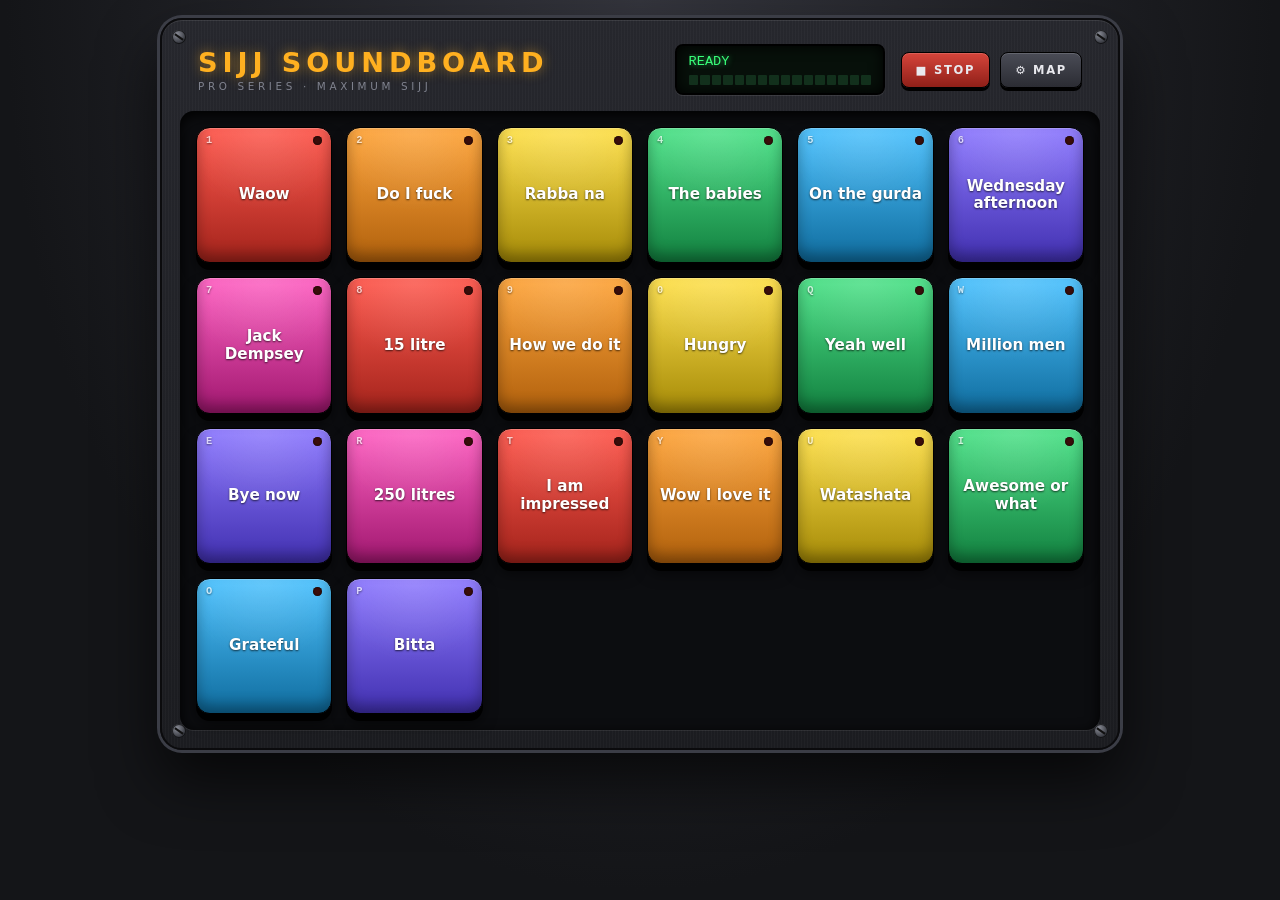
==== commit d0f7f90f: "Fix clips sometimes not playing: decode once with Web Audio, reuse a single element as fallback Co-A" ====
--- a/index.html
+++ b/index.html
@@ -4,7 +4,7 @@
 <meta charset="utf-8">
 <meta name="viewport" content="width=device-width,initial-scale=1">
 <title>Sijj Soundboard</title>
-<link rel="stylesheet" href="style.css">
+<link rel="stylesheet" href="style.css?v=3">
 </head>
 <body>
 <div class="deck">
@@ -23,22 +23,93 @@
 const grid = document.getElementById('grid');
 const nowEl = document.getElementById('now');
 const meter = document.getElementById('meter');
-const playing = new Set();
 const KEYS = '1234567890qwertyuiopasdfghjkl'.split('');
 
 for (let i = 0; i < 16; i++) meter.append(document.createElement('i'));
 const bars = [...meter.children];
 setInterval(() => {
-  const n = playing.size;
+  const n = tracks.size;
   const level = n ? Math.min(16, Math.round(5 + Math.random() * 8 + n * 2)) : 0;
   bars.forEach((b, i) => {
     b.className = i < level ? 'on' + (i > 12 ? ' hot' : i > 9 ? ' warn' : '') : '';
   });
 }, 70);
 
-function refreshDisplay(label) {
-  nowEl.textContent = playing.size ? '▶ ' + label.toUpperCase() : 'READY';
+// Playback: decode each clip once into memory (Web Audio) and fire cheap buffer sources on each press.
+// Creating a new <audio> element per press (the old approach) re-downloaded the clip's video track and
+// leaked media elements, which makes browsers - phones especially - silently stop playing until refresh.
+const AC = window.AudioContext || window.webkitAudioContext;
+const ctx = AC ? new AC() : null;
+const decoded = new Map();      // url -> Promise<AudioBuffer | null>
+const fallbackEls = new Map();  // url -> single reusable <audio> for clips the browser can't decode
+
+function loadBuffer(url) {
+  if (!ctx) return Promise.resolve(null);
+  if (!decoded.has(url)) {
+    decoded.set(url, fetch(url)
+      .then(r => { if (!r.ok) throw new Error(r.status); return r.arrayBuffer(); })
+      .then(data => new Promise((resolve, reject) => ctx.decodeAudioData(data, resolve, reject)))
+      .catch(() => null));
+  }
+  return decoded.get(url);
 }
+
+async function preloadAll(urls, concurrency = 3) {
+  const queue = [...urls];
+  await Promise.all(Array.from({ length: concurrency }, async () => {
+    while (queue.length) await loadBuffer(queue.shift());
+  }));
+}
+
+const unlock = () => { if (ctx && ctx.state !== 'running') ctx.resume().catch(() => {}); };
+['pointerdown', 'touchstart', 'keydown'].forEach(ev => addEventListener(ev, unlock, { passive: true }));
+
+const tracks = new Set();   // currently sounding: { pad, label, stop() }
+
+function refreshDisplay() {
+  const last = [...tracks].pop();
+  nowEl.textContent = last ? '▶ ' + last.label.toUpperCase() : 'READY';
+}
+
+function startTrack(pad, label, stop) {
+  const track = { pad, label, stop, ended: false };
+  track.finish = () => {
+    if (track.ended) return;
+    track.ended = true;
+    tracks.delete(track);
+    if (![...tracks].some(t => t.pad === pad)) pad.classList.remove('playing');
+    refreshDisplay();
+  };
+  tracks.add(track);
+  pad.classList.add('playing');
+  refreshDisplay();
+  return track;
+}
+
+async function trigger(pad, slot) {
+  unlock();
+  const buffer = await loadBuffer(slot.file);
+  if (buffer) {
+    const src = ctx.createBufferSource();
+    src.buffer = buffer;
+    src.connect(ctx.destination);
+    const track = startTrack(pad, slot.label, () => { try { src.stop(); } catch {} track.finish(); });
+    src.onended = track.finish;
+    src.start();
+    return;
+  }
+  // Fallback: reuse one element per clip instead of creating a new one each press.
+  let el = fallbackEls.get(slot.file);
+  if (!el) { el = new Audio(slot.file); el.preload = 'auto'; fallbackEls.set(slot.file, el); }
+  [...tracks].filter(t => t.el === el).forEach(t => t.finish());
+  el.currentTime = 0;
+  const track = startTrack(pad, slot.label, () => { el.pause(); track.finish(); });
+  track.el = el;
+  el.onended = el.onerror = track.finish;
+  el.play().catch(track.finish);
+}
+
+const keymap = {};
 
 (async () => {
   const slots = await fetch('clips.json', { cache: 'no-store' }).then(r => r.json()).then(j => j.slots).catch(() => []);
@@ -52,41 +123,21 @@
     b.innerHTML = '<span class="key"></span><span class="led"></span><span class="lbl"></span>';
     b.querySelector('.key').textContent = (KEYS[i] || '').toUpperCase();
     b.querySelector('.lbl').textContent = slot.label;
-    if (!slot.file) { b.disabled = true; }
-    else {
-      const url = slot.file;
-      new Audio(url).preload = 'auto';
-      b.onclick = () => {
-        const a = new Audio(url);
-        playing.add(a);
-        b.classList.add('playing');
-        refreshDisplay(slot.label);
-        const done = () => {
-          playing.delete(a);
-          if (![...playing].some(x => x._pad === b)) b.classList.remove('playing');
-          refreshDisplay(slot.label);
-        };
-        a._pad = b; a._done = done;
-        a.onended = a.onerror = done;
-        a.play().catch(done);
-      };
-      b._trigger = b.onclick;
-    }
+    if (!slot.file) b.disabled = true;
+    else b.onclick = () => trigger(b, slot);
     grid.append(b);
     if (KEYS[i]) keymap[KEYS[i]] = b;
   });
+  preloadAll([...new Set(slots.map(s => s.file).filter(Boolean))]);
 })();
 
-const keymap = {};
 addEventListener('keydown', e => {
   if (e.repeat || e.metaKey || e.ctrlKey || e.altKey) return;
   const b = keymap[e.key.toLowerCase()];
   if (b && !b.disabled) b.onclick();
 });
 
-document.getElementById('stop').onclick = () => {
-  [...playing].forEach(a => { a.pause(); a._done(); });
-};
+document.getElementById('stop').onclick = () => [...tracks].forEach(t => t.stop());
 </script>
 </body>
 </html>
--- a/style.css
+++ b/style.css
@@ -55,7 +55,7 @@
 .pad {
   position:relative; aspect-ratio:1; border-radius:14px; border:1px solid #000; cursor:pointer; color:#fff;
   display:flex; flex-direction:column; align-items:center; justify-content:center; gap:6px; padding:10px 8px;
-  font:inherit; font-weight:700; font-size:.95rem; text-align:center; line-height:1.15; word-break:break-word;
+  font:inherit; font-weight:700; font-size:.95rem; text-align:center; line-height:1.15; overflow-wrap:break-word;
   background:
     radial-gradient(circle at 50% 0%,#ffffff22,transparent 55%),
     linear-gradient(180deg,var(--c1,#4b4e5a),var(--c2,#2a2c33));
@@ -84,7 +84,7 @@
 .row .danger { background:linear-gradient(180deg,#d6453b,#8f1f18); }
 .toolbar { display:flex; gap:10px; margin-bottom:14px; align-items:center; flex-wrap:wrap; }
 .note { color:var(--muted); font-size:.8rem; margin:0 0 4px; flex:1; }
-@media (max-width:520px){ .row{grid-template-columns:36px 1fr} .row .actions{grid-column:1/-1;justify-content:flex-start} .grid{grid-template-columns:repeat(3,1fr);gap:10px} .pad{font-size:.75rem} }
+@media (max-width:520px){ .row{grid-template-columns:36px 1fr} .row .actions{grid-column:1/-1;justify-content:flex-start} .grid{grid-template-columns:repeat(3,1fr);gap:10px} .pad{font-size:.7rem} }
 .auth { margin-bottom:14px; background:#16171c; border:1px solid #000; border-radius:10px; padding:10px 12px; }
 .auth summary { cursor:pointer; font-size:.75rem; letter-spacing:.12em; text-transform:uppercase; color:var(--amber); }
 .auth input { width:100%; margin:6px 0; padding:9px; border-radius:6px; border:1px solid #000; background:#0c0d10; color:var(--text); font:inherit; }
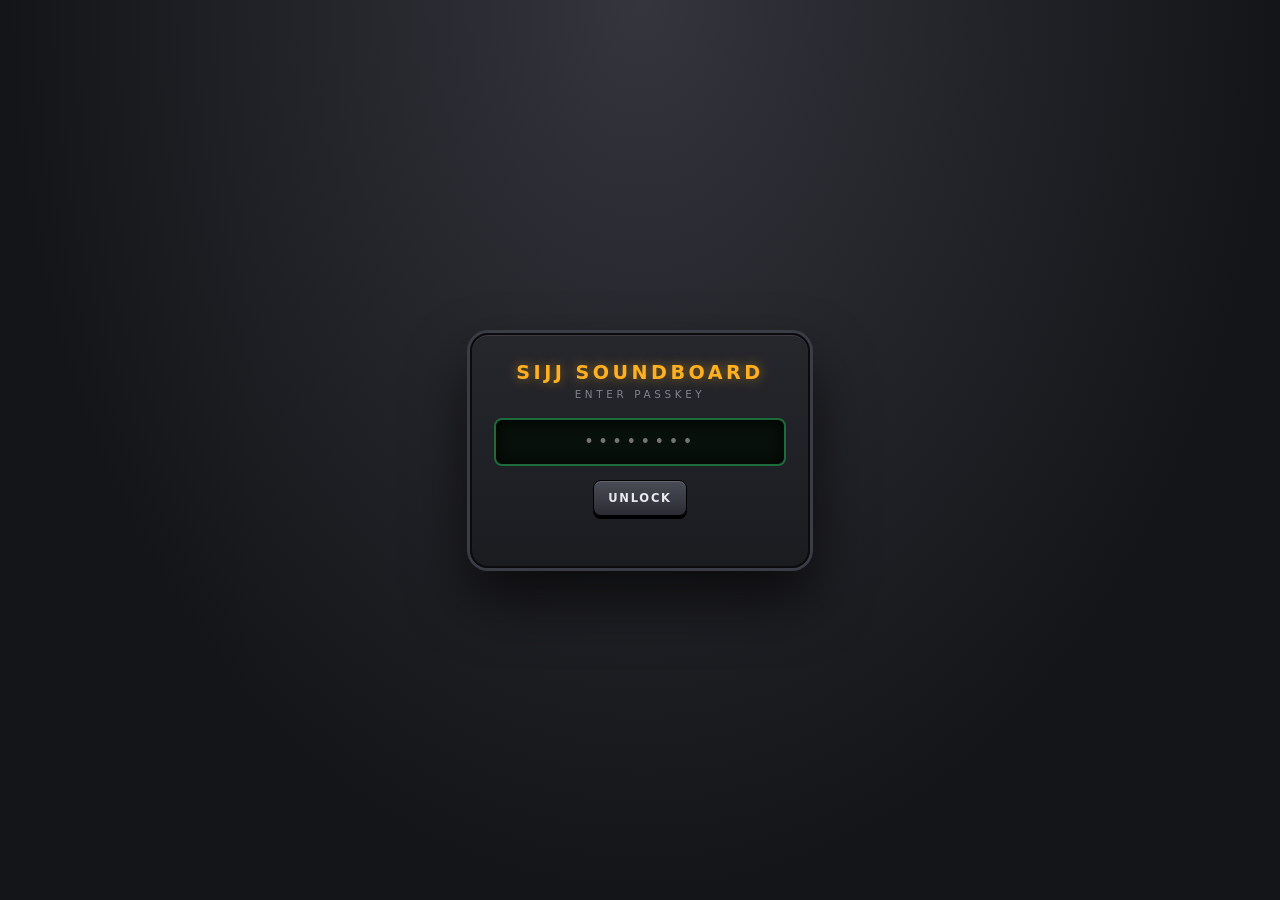
==== commit e77ab912: "Add passkey gate (yeahwell) to the site and Map page Co-Authored-By: Claude Sonnet 5.5 <noreply@anth" ====
--- a/index.html
+++ b/index.html
@@ -4,7 +4,8 @@
 <meta charset="utf-8">
 <meta name="viewport" content="width=device-width,initial-scale=1">
 <title>Sijj Soundboard</title>
-<link rel="stylesheet" href="style.css?v=3">
+<link rel="stylesheet" href="style.css?v=4">
+<script src="gate.js?v=1"></script>
 </head>
 <body>
 <div class="deck">
--- a/style.css
+++ b/style.css
@@ -89,3 +89,19 @@
 .auth summary { cursor:pointer; font-size:.75rem; letter-spacing:.12em; text-transform:uppercase; color:var(--amber); }
 .auth input { width:100%; margin:6px 0; padding:9px; border-radius:6px; border:1px solid #000; background:#0c0d10; color:var(--text); font:inherit; }
 .btn-hw[disabled] { opacity:.4; cursor:not-allowed; }
+
+/* passkey gate */
+html.locked body > :not(#gate) { display:none !important; }
+#gate { position:fixed; inset:0; display:flex; align-items:center; justify-content:center; padding:20px; z-index:100;
+  background:radial-gradient(ellipse at top,#34353d 0%,#141518 70%); }
+.gate-box { width:100%; max-width:340px; padding:26px 22px; border-radius:18px; text-align:center;
+  background:linear-gradient(180deg,var(--chassis2),var(--chassis)); border:2px solid var(--edge);
+  box-shadow:0 0 0 3px #3b3d46, 0 30px 60px #000a, inset 0 1px 0 #ffffff18; }
+.gate-title { color:var(--amber); font-weight:700; letter-spacing:.18em; font-size:1.2rem; text-shadow:0 0 12px #ffb02088; }
+.gate-sub { color:var(--muted); letter-spacing:.35em; font-size:.65rem; margin:4px 0 18px; }
+.gate-box input { width:100%; padding:12px; margin-bottom:14px; border-radius:8px; border:2px solid #000; background:#07100a; color:var(--green);
+  font-family:"Courier New",monospace; font-size:1.1rem; text-align:center; letter-spacing:.2em; box-shadow:inset 0 0 14px #000; outline:none; }
+.gate-box input:focus { border-color:#1d6b3a; }
+.gate-err { color:var(--led); font-size:.75rem; letter-spacing:.2em; min-height:1em; margin-top:12px; }
+.gate-box.shake { animation:shake .3s; }
+@keyframes shake { 25% { transform:translateX(-8px) } 75% { transform:translateX(8px) } }
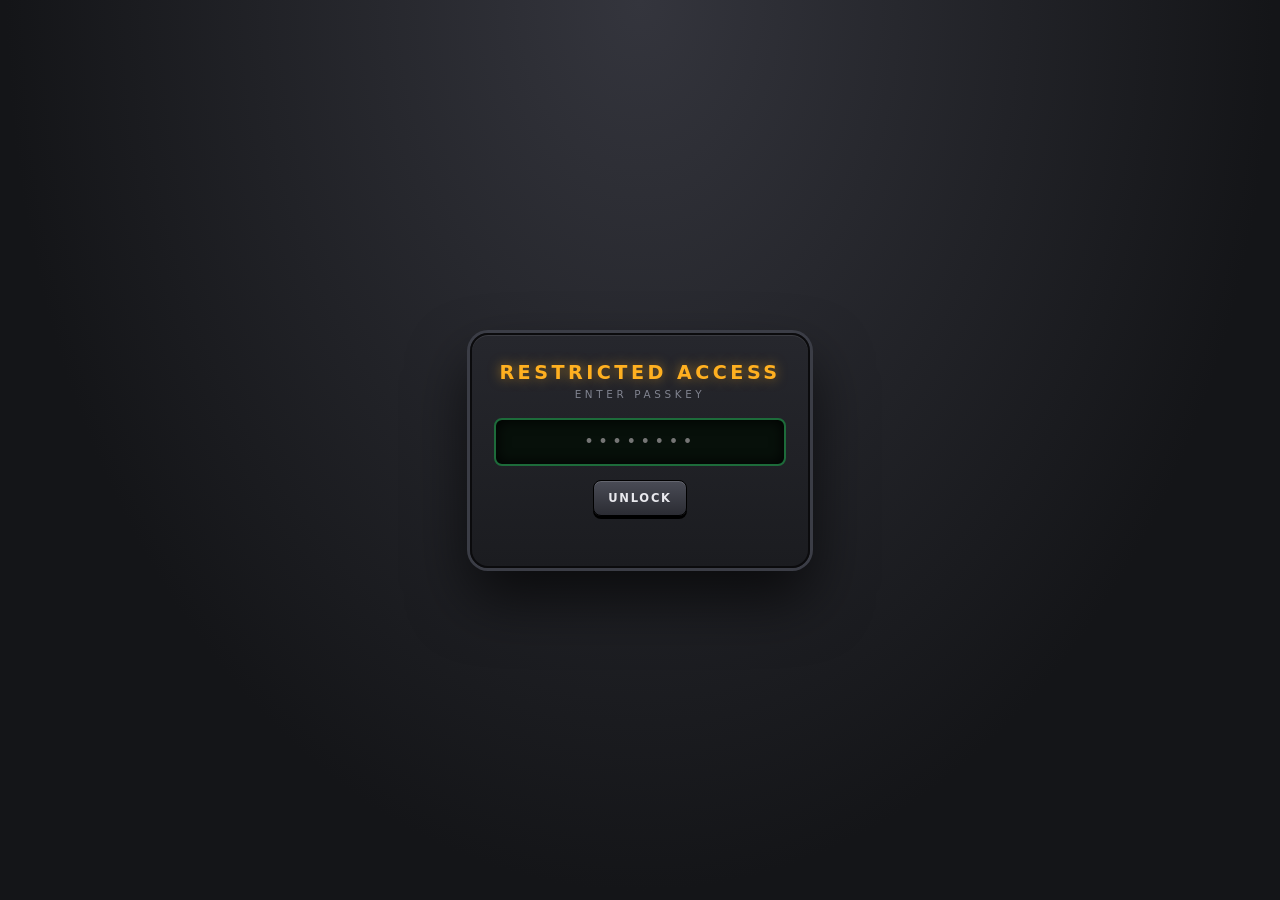
==== commit 196d970e: "Remove the name from the passkey prompt and tab title while locked Co-Authored-By: Claude Sonnet 5.5" ====
--- a/index.html
+++ b/index.html
@@ -5,7 +5,7 @@
 <meta name="viewport" content="width=device-width,initial-scale=1">
 <title>Sijj Soundboard</title>
 <link rel="stylesheet" href="style.css?v=4">
-<script src="gate.js?v=1"></script>
+<script src="gate.js?v=2"></script>
 </head>
 <body>
 <div class="deck">
